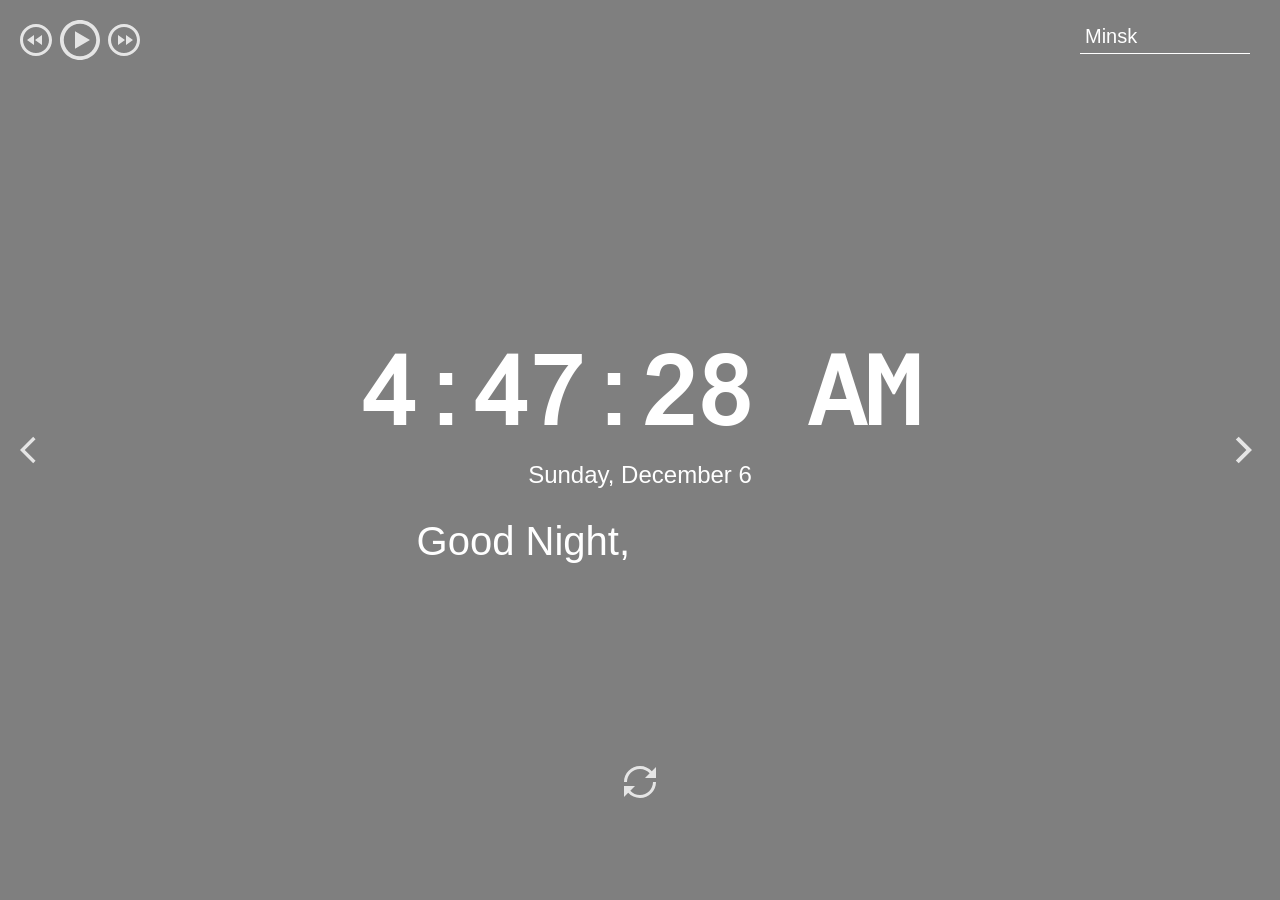
==== momentum/index.html @ 543a9a69 "add weather" ====
<!DOCTYPE html>
<html lang="en">
  <head>
    <meta charset="UTF-8" />
    <meta name="viewport" content="width=device-width, initial-scale=1.0" />
    <link href="assets/favicon.ico" rel="shortcut icon" />
    <link rel="stylesheet" href="css/owfont-regular.css" />
    <link rel="stylesheet" href="css/style.css" />
    <title>momentum</title>
  </head>
  <body>
    <header class="header">
      <div class="player">
        <div class="player-controls">
          <button class="play-prev player-icon"></button>
          <button class="play player-icon"></button>
          <button class="play-next player-icon"></button>
        </div>
        <ul class="play-list"></ul>
      </div>
      <div class="weather">
        <input type="text" value="Minsk" placeholder="[City]" class="city" />
        <i class="weather-icon owf"></i>
        <div class="weather-error"></div>
        <div class="description-container">
          <span class="temperature"></span>
          <span class="weather-description"></span>
        </div>
        <div class="wind"></div>
        <div class="humidity"></div>
      </div>
    </header>
    <main class="main">
      <div class="slider-icons">
        <button class="slide-prev slider-icon"></button>
        <button class="slide-next slider-icon"></button>
      </div>
      <time class="time"></time>
      <date class="date"></date>
      <div class="greeting-container">
        <span class="greeting"></span>
        <input type="text" class="name" />
      </div>
    </main>
    <footer class="footer">
      <button class="change-quote"></button>
      <div>
        <div class="quote"></div>
        <div class="author"></div>
      </div>
    </footer>
    <script src="./js/index.js" type="module"></script>
  </body>
</html>
---- momentum/css/owfont-regular.css ----
/*!
 *  owfont-regular 1.0.0 by Deniz Fuchidzhiev - http://websygen.com
 *  License - font: SIL OFL 1.1, css: MIT License
 */
/* FONT PATH
 * -------------------------- */
@font-face {
  font-family: 'owfont';
  src: url('../assets/fonts/owfont-regular.eot?v=1.0.0');
  src: url('../assets/fonts/owfont-regular.eot?#iefix&v=1.0.0') format('embedded-opentype'),
	   url('../assets/fonts/owfont-regular.woff') format('woff'),
	   url('../assets/fonts/owfont-regular.ttf') format('truetype'),
	   url('../assets/fonts/owfont-regular.svg#owf-regular') format('svg');
  font-weight: normal;
  font-style: normal;
}
.owf {
  display: inline-block;
  font: normal normal normal 14px/1 owfont;
  font-size: inherit;
  text-rendering: auto;
  -webkit-font-smoothing: antialiased;
  -moz-osx-font-smoothing: grayscale;
  transform: translate(0, 0);
}
/* makes the font 33% larger relative to the icon container */
.owf-lg {
  font-size: 1.33333333em;
  line-height: 0.75em;
  vertical-align: -15%;
}
.owf-2x {
  font-size: 2em;
}
.owf-3x {
  font-size: 3em;
}
.owf-4x {
  font-size: 4em;
}
.owf-5x {
  font-size: 5em;
}
.owf-fw {
  width: 1.28571429em;
  text-align: center;
}
.owf-ul {
  padding-left: 0;
  margin-left: 2.14285714em;
  list-style-type: none;
}
.owf-ul > li {
  position: relative;
}
.owf-li {
  position: absolute;
  left: -2.14285714em;
  width: 2.14285714em;
  top: 0.14285714em;
  text-align: center;
}
.owf-li.owf-lg {
  left: -1.85714286em;
}
.owf-border {
  padding: .2em .25em .15em;
  border: solid 0.08em #eeeeee;
  border-radius: .1em;
}
.owf-pull-right {
  float: right;
}
.owf-pull-left {
  float: left;
}
.owf.owf-pull-left {
  margin-right: .3em;
}
.owf.owf-pull-right {
  margin-left: .3em;
}

/* owfont uses the Unicode Private Use Area (PUA) to ensure screen
   readers do not read off random characters that represent icons */
   
/*   Weather Condition Codes    */
   
/*   Thunderstorm - - - - - - - - - - - - - - - - - - - - - - - - - - - - - - - - - - - -    */
   
/* thunderstorm with light rain */
.owf-200:before,
.owf-200-d:before,
.owf-200-n:before {
  content: "\EB28";
}
/* thunderstorm with rain */
.owf-201:before,
.owf-201-d:before,
.owf-201-n:before {
  content: "\EB29";
}
/* thunderstorm with heavy rain */
.owf-202:before,
.owf-202-d:before,
.owf-202-n:before {
  content: "\EB2A";
}
/*  light thunderstorm  */
.owf-210:before,
.owf-210-d:before,
.owf-210-n:before {
  content: "\EB32";
}
/*  thunderstorm  */
.owf-211:before,
.owf-211-d:before,
.owf-211-n:before {
  content: "\EB33";
}
/*   heavy thunderstorm   */
.owf-212:before,
.owf-212-d:before,
.owf-212-n:before {
  content: "\EB34";
}
/*   ragged thunderstorm   */
.owf-221:before,
.owf-221-d:before,
.owf-221-n:before {
  content: "\EB3D";
}
/*  thunderstorm with light drizzle    */
.owf-230:before,
.owf-230-d:before,
.owf-230-n:before {
  content: "\EB46";
}
/*  thunderstorm with drizzle     */
.owf-231:before,
.owf-231-d:before,
.owf-231-n:before {
  content: "\EB47";
}
/* thunderstorm with heavy drizzle     */
.owf-232:before,
.owf-232-d:before,
.owf-232-n:before {
  content: "\EB48";
}

/*   Drizzle - - - - - - - - - - - - - - - - - - - - - - - - - - - - - - - - - - - -    */

/*  light intensity drizzle */
.owf-300:before,
.owf-300-d:before,
.owf-300-n:before {
  content: "\EB8C";
}
/*  drizzle */
.owf-301:before,
.owf-301-d:before,
.owf-301-n:before {
  content: "\EB8D";
}
/*  heavy intensity drizzle  */
.owf-302:before,
.owf-302-d:before,
.owf-302-n:before {
  content: "\EB8E";
}
/*   light intensity drizzle rain  */
.owf-310:before,
.owf-310-d:before,
.owf-310-n:before {
  content: "\EB96";
}
/*  drizzle rain  */
.owf-311:before,
.owf-311-d:before,
.owf-311-n:before {
  content: "\EB97";
}
/* heavy intensity drizzle rain */
.owf-312:before,
.owf-312-d:before,
.owf-312-n:before {
  content: "\EB98";
}
/* shower rain and drizzle  */
.owf-313:before,
.owf-313-d:before,
.owf-313-n:before {
  content: "\EB99";
}
/* heavy shower rain and drizzle*/
.owf-314:before,
.owf-314-d:before,
.owf-314-n:before {
  content: "\EB9A";
}
/* shower drizzle */
.owf-321:before,
.owf-321-d:before,
.owf-321-n:before {
  content: "\EBA1";
}

/*   Rain - - - - - - - - - - - - - - - - - - - - - - - - - - - - - - - - - - - -    */

/* light rain  */
.owf-500:before,
.owf-500-d:before,
.owf-500-n:before {
  content: "\EC54";
}
/* moderate rain  */
.owf-501:before,
.owf-501-d:before,
.owf-501-n:before {
  content: "\EC55";
}
/* heavy intensity rain  */
.owf-502:before,
.owf-502-d:before,
.owf-502-n:before {
  content: "\EC56";
}
/* very heavy rain   */
.owf-503:before,
.owf-503-d:before,
.owf-503-n:before {
  content: "\EC57";
}
/* extreme rain    */
.owf-504:before,
.owf-504-d:before,
.owf-504-n:before {
  content: "\EC58";
}
/* freezing rain    */
.owf-511:before,
.owf-511-d:before,
.owf-511-n:before {
  content: "\EC5F";
}
/*  light intensity shower rain    */
.owf-520:before,
.owf-520-d:before,
.owf-520-n:before {
  content: "\EC68";
}
/* shower rain  */
.owf-521:before,
.owf-521-d:before,
.owf-521-n:before {
  content: "\EC69";
}
/*  heavy intensity shower rain  */
.owf-522:before,
.owf-522-d:before,
.owf-522-n:before {
  content: "\EC6A";
}
/* ragged shower rain  */
.owf-531:before,
.owf-531-d:before,
.owf-531-n:before {
  content: "\EC73";
}

/*   Snow - - - - - - - - - - - - - - - - - - - - - - - - - - - - - - - - - - - -    */

/* light snow  */
.owf-600:before,
.owf-600-d:before,
.owf-600-n:before {
  content: "\ECB8";
}
/*  snow  */
.owf-601:before,
.owf-601-d:before,
.owf-601-n:before {
  content: "\ECB9";
}
/*   heavy snow   */
.owf-602:before,
.owf-602-d:before,
.owf-602-n:before {
  content: "\ECBA";
}
/*  sleet  */
.owf-611:before,
.owf-611-d:before,
.owf-611-n:before {
  content: "\ECC3";
}
/*   shower sleet */
.owf-612:before,
.owf-612-d:before,
.owf-612-n:before {
  content: "\ECC4";
}
/* light rain and snow */
.owf-615:before,
.owf-615-d:before,
.owf-615-n:before {
  content: "\ECC7";
}
/* rain and snow  */
.owf-616:before,
.owf-616-d:before,
.owf-616-n:before {
  content: "\ECC8";
}
/* light shower snow  */
.owf-620:before,
.owf-620-d:before,
.owf-620-n:before {
  content: "\ECCC";
}
/* shower snow  */
.owf-621:before,
.owf-621-d:before,
.owf-621-n:before {
  content: "\ECCD";
}
/* heavy shower snow  */
.owf-622:before,
.owf-622-d:before,
.owf-622-n:before {
  content: "\ECCE";
}

/*   Atmosphere - - - - - - - - - - - - - - - - - - - - - - - - - - - - - - - - - - - -    */

/* mist */
.owf-701:before,
.owf-701-d:before,
.owf-701-n:before {
  content: "\ED1D";
}
/* smoke */
.owf-711:before,
.owf-711-d:before,
.owf-711-n:before {
  content: "\ED27";
}
/* haze */
.owf-721:before,
.owf-721-d:before,
.owf-721-n:before {
  content: "\ED31";
}
/* Sand/Dust Whirls */
.owf-731:before,
.owf-731-d:before,
.owf-731-n:before {
  content: "\ED3B";
}
/* Fog */
.owf-741:before,
.owf-741-d:before,
.owf-741-n:before {
  content: "\ED45";
}
/* sand */
.owf-751:before,
.owf-751-d:before,
.owf-751-n:before {
  content: "\ED4F";
}
/* dust */
.owf-761:before,
.owf-761-d:before,
.owf-761-n:before {
  content: "\ED59";
}
/*  VOLCANIC ASH  */
.owf-762:before,
.owf-762-d:before,
.owf-762-n:before {
  content: "\ED5A";
}
/* SQUALLS */
.owf-771:before,
.owf-771-d:before,
.owf-771-n:before {
  content: "\ED63";
}
/* TORNADO */
.owf-781:before,
.owf-781-d:before,
.owf-781-n:before {
  content: "\ED6D";
}

/*   Clouds - - - - - - - - - - - - - - - - - - - - - - - - - - - - - - - - - - - -    */

/*  sky is clear  */  /*  Calm  */
.owf-800:before,
.owf-800-d:before,
.owf-951:before,
.owf-951-d:before {
  content: "\ED80";
}
.owf-800-n:before,
.owf-951-n:before {
  content: "\F168";
}
/*  few clouds   */
.owf-801:before,
.owf-801-d:before {
  content: "\ED81";
}
.owf-801-n:before {
  content: "\F169";
}
/* scattered clouds */
.owf-802:before,
.owf-802-d:before {
  content: "\ED82";
}
.owf-802-n:before {
  content: "\F16A";
}
/* broken clouds  */
.owf-803:before,
.owf-803-d:before,
.owf-803-n:before {
  content: "\ED83";
}
/* overcast clouds  */
.owf-804:before,
.owf-804-d:before,
.owf-804-n:before {
  content: "\ED84";
}

/*   Extreme - - - - - - - - - - - - - - - - - - - - - - - - - - - - - - - - - - - -    */

/* tornado  */
.owf-900:before,
.owf-900-d:before,
.owf-900-n:before {
  content: "\EDE4";
}
/*  tropical storm  */
.owf-901:before,
.owf-901-d:before,
.owf-901-n:before {
  content: "\EDE5";
}
/* hurricane */
.owf-902:before,
.owf-902-d:before,
.owf-902-n:before {
  content: "\EDE6";
}
/* cold */
.owf-903:before,
.owf-903-d:before,
.owf-903-n:before {
  content: "\EDE7";
}
/* hot */
.owf-904:before,
.owf-904-d:before,
.owf-904-n:before {
  content: "\EDE8";
}
/* windy */
.owf-905:before,
.owf-905-d:before,
.owf-905-n:before {
  content: "\EDE9";
}
/* hail */
.owf-906:before,
.owf-906-d:before,
.owf-906-n:before {
  content: "\EDEA";
}

/*   Additional - - - - - - - - - - - - - - - - - - - - - - - - - - - - - - - - - - - -    */

/* Setting */
.owf-950:before,
.owf-950-d:before,
.owf-950-n:before {
  content: "\EE16";
}
/*  Light breeze  */
.owf-952:before,
.owf-952-d:before,
.owf-952-n:before {
  content: "\EE18";
}
/*  Gentle Breeze  */
.owf-953:before,
.owf-953-d:before,
.owf-953-n:before {
  content: "\EE19";
}
/*  Moderate breeze  */
.owf-954:before,
.owf-954-d:before,
.owf-954-n:before {
  content: "\EE1A";
}
/* Fresh Breeze  */
.owf-955:before,
.owf-955-d:before,
.owf-955-n:before {
  content: "\EE1B";
}
/* Strong  Breeze  */
.owf-956:before,
.owf-956-d:before,
.owf-956-n:before {
  content: "\EE1C";
}
/* High wind, near gale  */
.owf-957:before,
.owf-957-d:before,
.owf-957-n:before {
  content: "\EE1D";
}
/* Gale */
.owf-958:before,
.owf-958-d:before,
.owf-958-n:before {
  content: "\EE1E";
}
/*  Severe Gale  */
.owf-959:before,
.owf-959-d:before,
.owf-959-n:before {
  content: "\EE1F";
}
/* Storm */
.owf-960:before,
.owf-960-d:before,
.owf-960-n:before {
  content: "\EE20";
}
/*  Violent Storm  */
.owf-961:before,
.owf-961-d:before,
.owf-961-n:before {
  content: "\EE21";
}
/* Hurricane */
.owf-962:before,
.owf-962-d:before,
.owf-962-n:before {
  content: "\EE22";
}
---- momentum/css/style.css ----
@font-face {
  font-family: 'Arial-MT';
  src: url("../assets/fonts/Arial-MT.woff"); /* Путь к файлу со шрифтом */
 }

* {
  box-sizing: border-box;
  margin: 0;
  padding: 0;
}

body {
  min-width: 480px;
  min-height: 100vh;
  font-family: 'Arial', sans-serif;
  font-size: 16px;
  color: #fff;
  text-align: center;
  background: url("../assets/img/bg.jpg") center/cover, rgba(0, 0, 0, 0.5);
  background-blend-mode: multiply;
  transition: background-image 1s ease-in-out;
}

.header {
  display: flex;
  justify-content: space-between;
  align-items: flex-start;
  width: 100%;
  height: 30vh;
  min-height: 220px;  
  padding: 20px;
}

.player-controls {
  display: flex;
  align-items: center;
  justify-content: space-between;
  width: 120px;
  margin-bottom: 28px;
}

.play-list {
  text-align: left;
}

.play-item {
  position: relative;
  padding: 5px;
  padding-left: 20px;
  list-style: none;
  opacity: .8;
  cursor: pointer;
  transition: .3s;
}

.play-item:hover {
  opacity: 1;
}

.play-item::before {
  content: "\2713";  
  position: absolute;
  left: 0;
  top: 2px;
  font-weight: 900;
}

.item-active::before {
  color: #C5B358;
}

.player-icon,
.slider-icon,
.change-quote {
  width: 32px;
  height: 32px;
  background-size: 32px 32px;
  background-position: center center;
  background-repeat: no-repeat;
  background-color: transparent;
  border: 0;
  outline: 0;
  opacity: .8;
  cursor: pointer;
  transition: .3s;  
}

.player-icon:hover,
.slider-icon:hover,
.change-quote:hover {
  opacity: 1;
}

.player-icon:active,
.slider-icon:active,
.change-quote:active {
  border: 0;
  outline: 0;  
  transform: scale(1.1);
}

.play {
  width: 40px;
  height: 40px;
  background-size: 40px 40px;
  background-image: url("../assets/svg/play.svg");
}

.pause {
  background-image: url("../assets/svg/pause.svg");
}

.play-prev {
  background-image: url("../assets/svg/play-prev.svg");
}

.play-next {
  background-image: url("../assets/svg/play-next.svg");
}

.weather {
  display: flex;
  flex-direction: column;
  justify-content: space-between;
  align-items: flex-start;
  row-gap: 5px;
  width: 180px;
  min-height: 180px;  
  text-align: left;
}

.weather-error {
  margin-top: -10px;
}

.description-container {
  display: flex;
  flex-wrap: wrap;
  justify-content: flex-start;
  align-items: center;
  column-gap: 12px;
}

.weather-icon {
  font-size: 44px;
}

.city {
  width: 170px;
  height: 34px;
  padding: 5px;
  font-size: 20px;
  line-height: 24px;
  color: #fff;  
  border: 0;
  outline: 0;
  border-bottom: 1px solid #fff;
  background-color: transparent;
}

.city::placeholder {  
  font-size: 20px;
  color: #fff;
  opacity: .6;
}

.main {
  position: relative;
  display: flex;
  flex-direction: column;
  justify-content: center;
  align-items: center;
  width: 100%;
  height: 40vh;
  min-height: 260px;  
  padding: 20px;
}

.slider-icon {
  position: absolute;
  top: 50%;
  margin-top: -16px;
  cursor: pointer;
}

.slide-prev {
  left: 20px;
  background-image: url("../assets/svg/slider-prev.svg");
}

.slide-next {
  right: 20px;
  background-image: url("../assets/svg/slider-next.svg");
}

.time {
  min-height: 124px;
  margin-bottom: 10px;
  font-family: 'Arial-MT';
  font-size: 100px;
  letter-spacing: -4px;  
}

.date {
  min-height: 28px;
  font-size: 24px;
  margin-bottom: 20px;
}

.greeting-container {
  display: flex;
  flex-wrap: wrap;
  justify-content: stretch;
  align-items: center;
  min-height: 48px;
  width: 100vw;
  font-size: 40px;
}

.greeting {
  flex: 1;  
  padding: 10px;
  text-align: right;
}

.name {
  flex: 1;
  max-width: 50%;
  padding: 10px;
  font-size: 40px;
  text-align: left;
  color: #fff;
  background-color: transparent;
  border: 0;
  outline: 0;
}

.name::placeholder {
  color: #fff;
  opacity: .6;
}

.footer {
  display: flex;
  flex-direction: column;
  justify-content: flex-end;
  align-items: center;
  width: 100%;
  height: 30vh;
  min-height: 160px;  
  padding: 20px;
}

.change-quote {
  margin-bottom: 30px;
  background-image: url("../assets/svg/reload.svg");  
}

.quote {
  min-height: 32px;
}

.author {
  min-height: 20px;
}

@media (max-width: 768px) {
  .time {
    min-height: 80px;
    font-size: 72px;    
  }

  .greeting-container {
    min-height: 40px;
    font-size: 32px;
  }

  .greeting {
    padding: 5px;
  }

  .name {
    font-size: 32px;
    padding: 5px;
  }
}
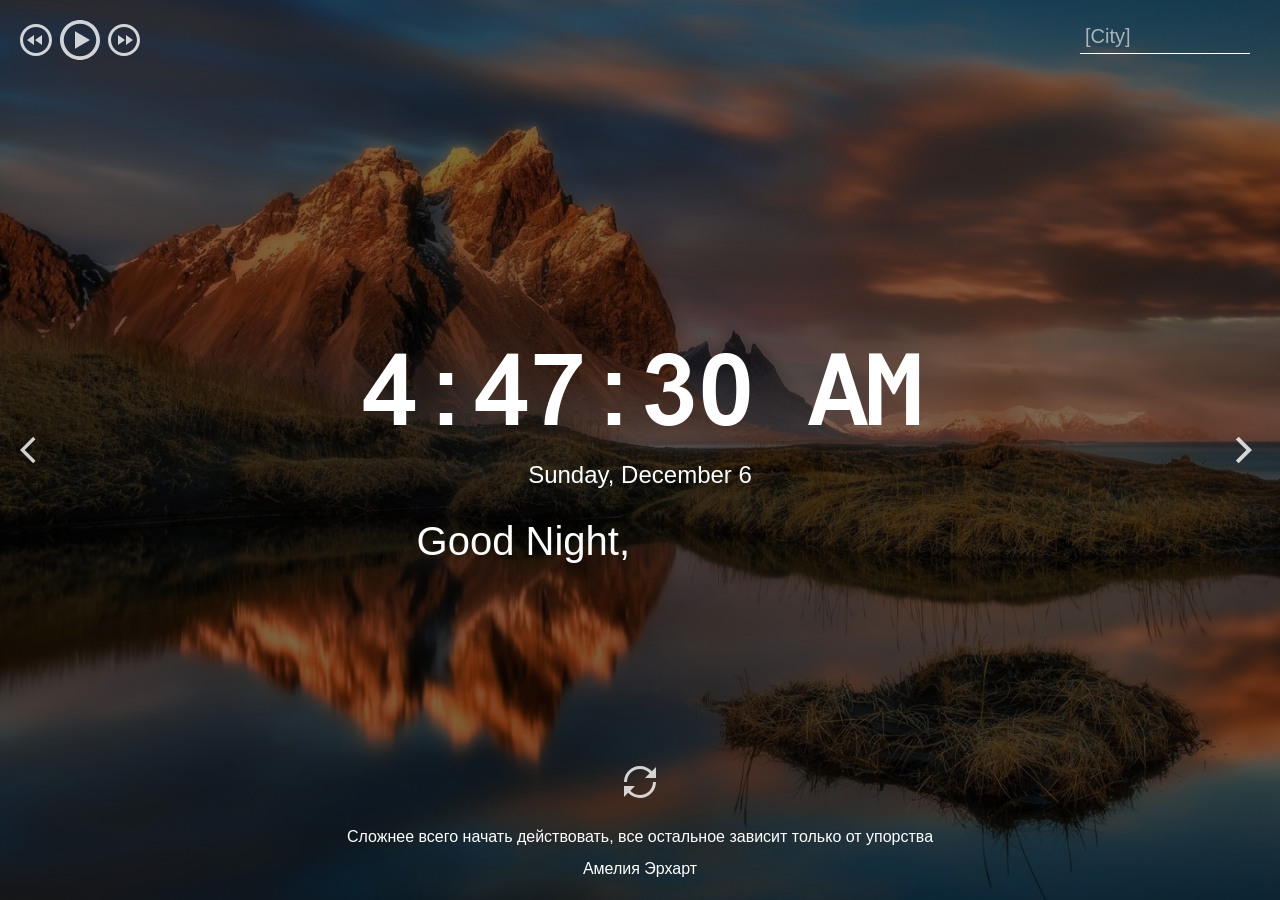
==== commit a90b3778: "add quote" ====
--- a/momentum/index.html
+++ b/momentum/index.html
@@ -19,7 +19,7 @@
         <ul class="play-list"></ul>
       </div>
       <div class="weather">
-        <input type="text" value="Minsk" placeholder="[City]" class="city" />
+        <input type="text" placeholder="[City]" class="city" />
         <i class="weather-icon owf"></i>
         <div class="weather-error"></div>
         <div class="description-container">
--- a/momentum/css/style.css
+++ b/momentum/css/style.css
@@ -1,7 +1,7 @@
 @font-face {
-  font-family: 'Arial-MT';
+  font-family: "Arial-MT";
   src: url("../assets/fonts/Arial-MT.woff"); /* Путь к файлу со шрифтом */
- }
+}
 
 * {
   box-sizing: border-box;
@@ -12,7 +12,7 @@
 body {
   min-width: 480px;
   min-height: 100vh;
-  font-family: 'Arial', sans-serif;
+  font-family: "Arial", sans-serif;
   font-size: 16px;
   color: #fff;
   text-align: center;
@@ -27,7 +27,7 @@
   align-items: flex-start;
   width: 100%;
   height: 30vh;
-  min-height: 220px;  
+  min-height: 220px;
   padding: 20px;
 }
 
@@ -48,9 +48,9 @@
   padding: 5px;
   padding-left: 20px;
   list-style: none;
-  opacity: .8;
+  opacity: 0.8;
   cursor: pointer;
-  transition: .3s;
+  transition: 0.3s;
 }
 
 .play-item:hover {
@@ -58,7 +58,7 @@
 }
 
 .play-item::before {
-  content: "\2713";  
+  content: "\2713";
   position: absolute;
   left: 0;
   top: 2px;
@@ -66,7 +66,7 @@
 }
 
 .item-active::before {
-  color: #C5B358;
+  color: #c5b358;
 }
 
 .player-icon,
@@ -80,9 +80,9 @@
   background-color: transparent;
   border: 0;
   outline: 0;
-  opacity: .8;
+  opacity: 0.8;
   cursor: pointer;
-  transition: .3s;  
+  transition: 0.3s;
 }
 
 .player-icon:hover,
@@ -95,7 +95,7 @@
 .slider-icon:active,
 .change-quote:active {
   border: 0;
-  outline: 0;  
+  outline: 0;
   transform: scale(1.1);
 }
 
@@ -125,7 +125,7 @@
   align-items: flex-start;
   row-gap: 5px;
   width: 180px;
-  min-height: 180px;  
+  min-height: 180px;
   text-align: left;
 }
 
@@ -151,17 +151,18 @@
   padding: 5px;
   font-size: 20px;
   line-height: 24px;
-  color: #fff;  
+  color: #fff;
   border: 0;
   outline: 0;
   border-bottom: 1px solid #fff;
   background-color: transparent;
-}
-
-.city::placeholder {  
+  text-transform: capitalize;
+}
+
+.city::placeholder {
   font-size: 20px;
   color: #fff;
-  opacity: .6;
+  opacity: 0.6;
 }
 
 .main {
@@ -172,7 +173,7 @@
   align-items: center;
   width: 100%;
   height: 40vh;
-  min-height: 260px;  
+  min-height: 260px;
   padding: 20px;
 }
 
@@ -196,9 +197,9 @@
 .time {
   min-height: 124px;
   margin-bottom: 10px;
-  font-family: 'Arial-MT';
+  font-family: "Arial-MT";
   font-size: 100px;
-  letter-spacing: -4px;  
+  letter-spacing: -4px;
 }
 
 .date {
@@ -218,7 +219,7 @@
 }
 
 .greeting {
-  flex: 1;  
+  flex: 1;
   padding: 10px;
   text-align: right;
 }
@@ -237,7 +238,7 @@
 
 .name::placeholder {
   color: #fff;
-  opacity: .6;
+  opacity: 0.6;
 }
 
 .footer {
@@ -247,13 +248,15 @@
   align-items: center;
   width: 100%;
   height: 30vh;
-  min-height: 160px;  
+  min-height: 160px;
   padding: 20px;
 }
 
 .change-quote {
+  transform: rotate(0deg);
+  transition: 1s;
   margin-bottom: 30px;
-  background-image: url("../assets/svg/reload.svg");  
+  background-image: url("../assets/svg/reload.svg");
 }
 
 .quote {
@@ -267,7 +270,7 @@
 @media (max-width: 768px) {
   .time {
     min-height: 80px;
-    font-size: 72px;    
+    font-size: 72px;
   }
 
   .greeting-container {
@@ -283,4 +286,4 @@
     font-size: 32px;
     padding: 5px;
   }
-}+}
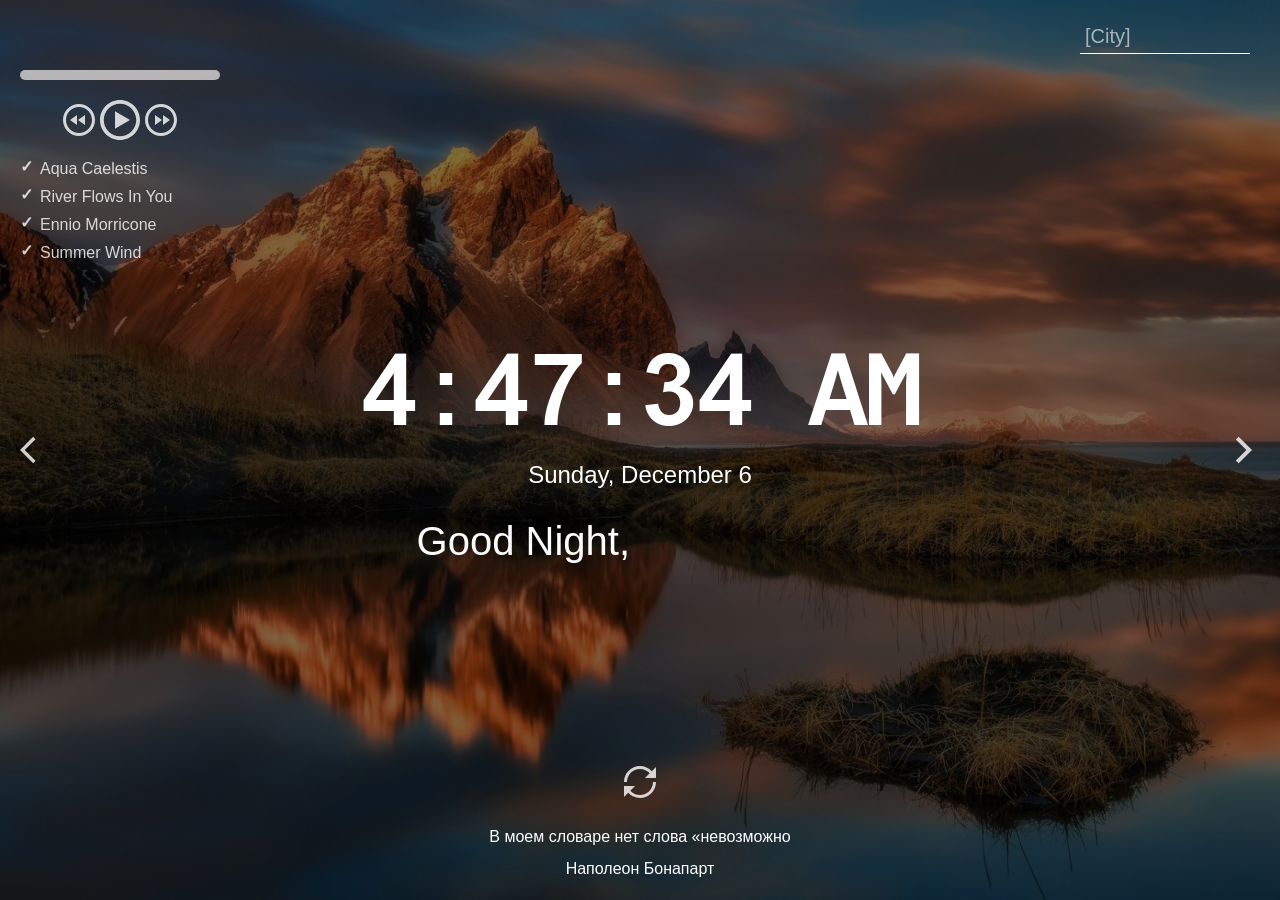
==== commit 4cbbf076: "add music name" ====
--- a/momentum/index.html
+++ b/momentum/index.html
@@ -11,11 +11,16 @@
   <body>
     <header class="header">
       <div class="player">
+        <div class="music-name"></div>
+        <div class="progress-container">
+          <div class="progress"></div>
+        </div>
         <div class="player-controls">
           <button class="play-prev player-icon"></button>
           <button class="play player-icon"></button>
           <button class="play-next player-icon"></button>
         </div>
+        <div class="music-time"></div>
         <ul class="play-list"></ul>
       </div>
       <div class="weather">
--- a/momentum/css/style.css
+++ b/momentum/css/style.css
@@ -34,9 +34,9 @@
 .player-controls {
   display: flex;
   align-items: center;
-  justify-content: space-between;
-  width: 120px;
-  margin-bottom: 28px;
+  justify-content: center;
+  gap: 5px;
+  margin-bottom: 15px;
 }
 
 .play-list {
@@ -67,6 +67,32 @@
 
 .item-active::before {
   color: #c5b358;
+}
+
+.music-name {
+  font-size: 20px;
+  display: flex;
+  justify-content: center;
+  align-items: center;
+  width: 200px;
+  height: 50px;
+  /* margin-bottom: 10px; */
+}
+
+.progress-container {
+  width: 200px;
+  height: 10px;
+  background-color: rgba(223, 219, 218, 0.78);
+  margin-bottom: 20px;
+  border-radius: 5px;
+  display: flex;
+  align-items: center;
+  cursor: pointer;
+}
+.progress {
+  height: 10px;
+  background: blue;
+  border-radius: 5px;
 }
 
 .player-icon,
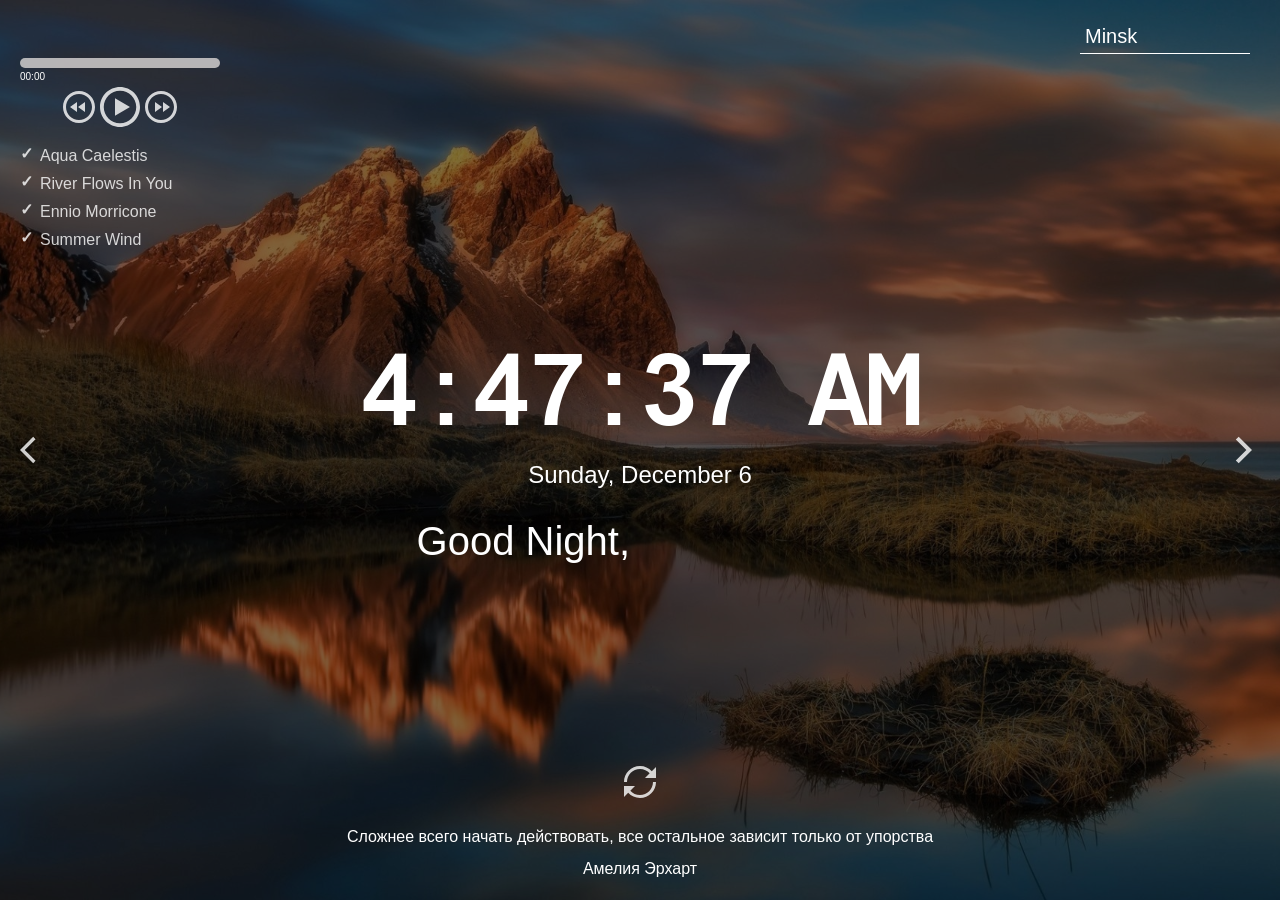
==== commit 1a92d118: "add music time" ====
--- a/momentum/index.html
+++ b/momentum/index.html
@@ -15,12 +15,15 @@
         <div class="progress-container">
           <div class="progress"></div>
         </div>
+        <div class="music-time">
+          <div class="music-curr"></div>
+          <div class="music-dur"></div>
+        </div>
         <div class="player-controls">
           <button class="play-prev player-icon"></button>
           <button class="play player-icon"></button>
           <button class="play-next player-icon"></button>
         </div>
-        <div class="music-time"></div>
         <ul class="play-list"></ul>
       </div>
       <div class="weather">
--- a/momentum/css/style.css
+++ b/momentum/css/style.css
@@ -44,6 +44,7 @@
 }
 
 .play-item {
+  z-index: 100;
   position: relative;
   padding: 5px;
   padding-left: 20px;
@@ -75,15 +76,21 @@
   justify-content: center;
   align-items: center;
   width: 200px;
-  height: 50px;
-  /* margin-bottom: 10px; */
+  height: 28px;
+  margin-bottom: 10px;
+}
+.music-time {
+  display: flex;
+  justify-content: space-between;
+  margin-bottom: 5px;
+  font-size: 10px;
 }
 
 .progress-container {
   width: 200px;
   height: 10px;
   background-color: rgba(223, 219, 218, 0.78);
-  margin-bottom: 20px;
+  margin-bottom: 3px;
   border-radius: 5px;
   display: flex;
   align-items: center;
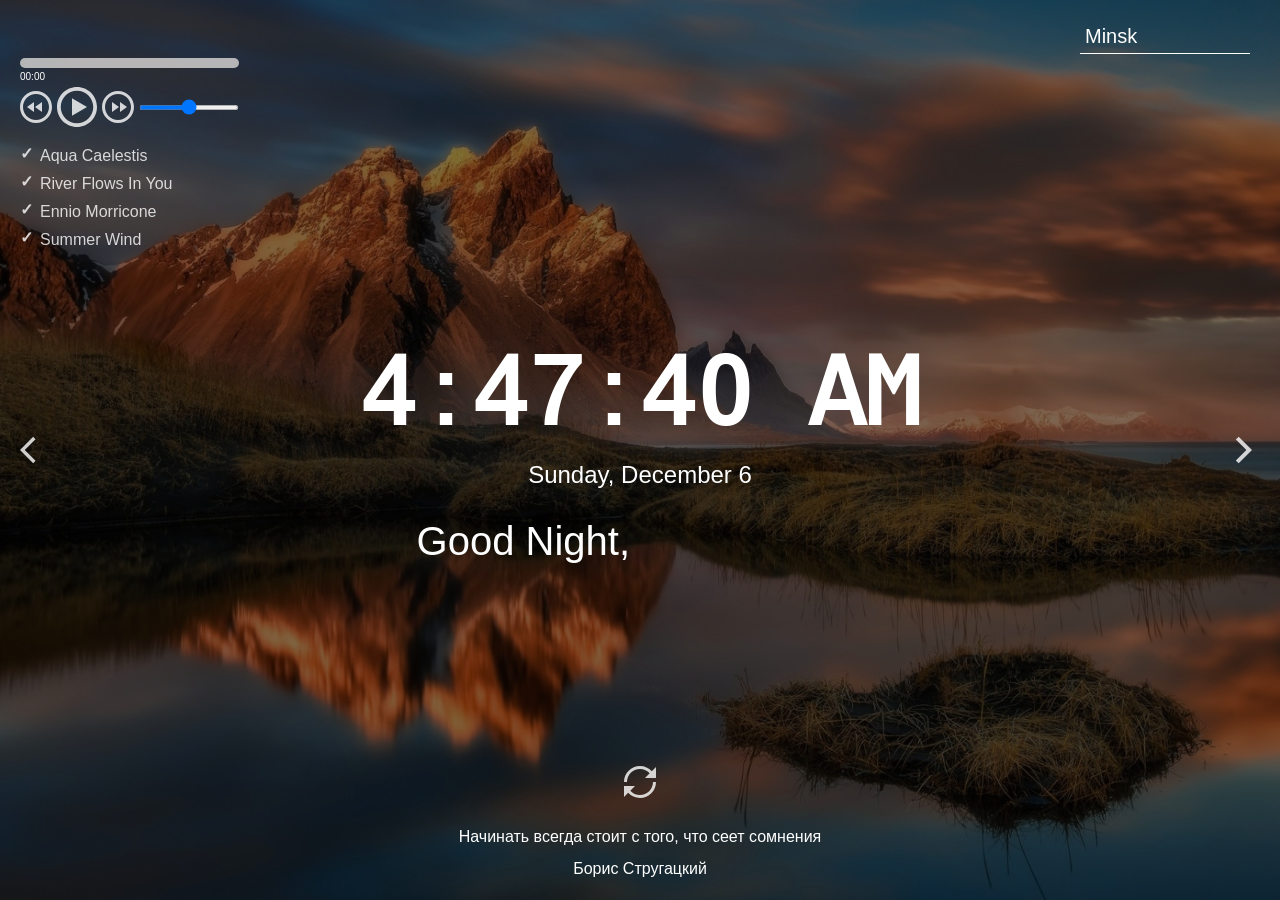
==== commit b986feaf: "done impr_audio" ====
--- a/momentum/index.html
+++ b/momentum/index.html
@@ -23,7 +23,16 @@
           <button class="play-prev player-icon"></button>
           <button class="play player-icon"></button>
           <button class="play-next player-icon"></button>
+          <input
+            id="range"
+            min="0"
+            max="10"
+            value="5"
+            step="0.1"
+            type="range"
+          />
         </div>
+
         <ul class="play-list"></ul>
       </div>
       <div class="weather">
--- a/momentum/css/style.css
+++ b/momentum/css/style.css
@@ -86,8 +86,13 @@
   font-size: 10px;
 }
 
+#range {
+  width: 100px;
+  height: 5px;
+}
+
 .progress-container {
-  width: 200px;
+  width: 219px;
   height: 10px;
   background-color: rgba(223, 219, 218, 0.78);
   margin-bottom: 3px;
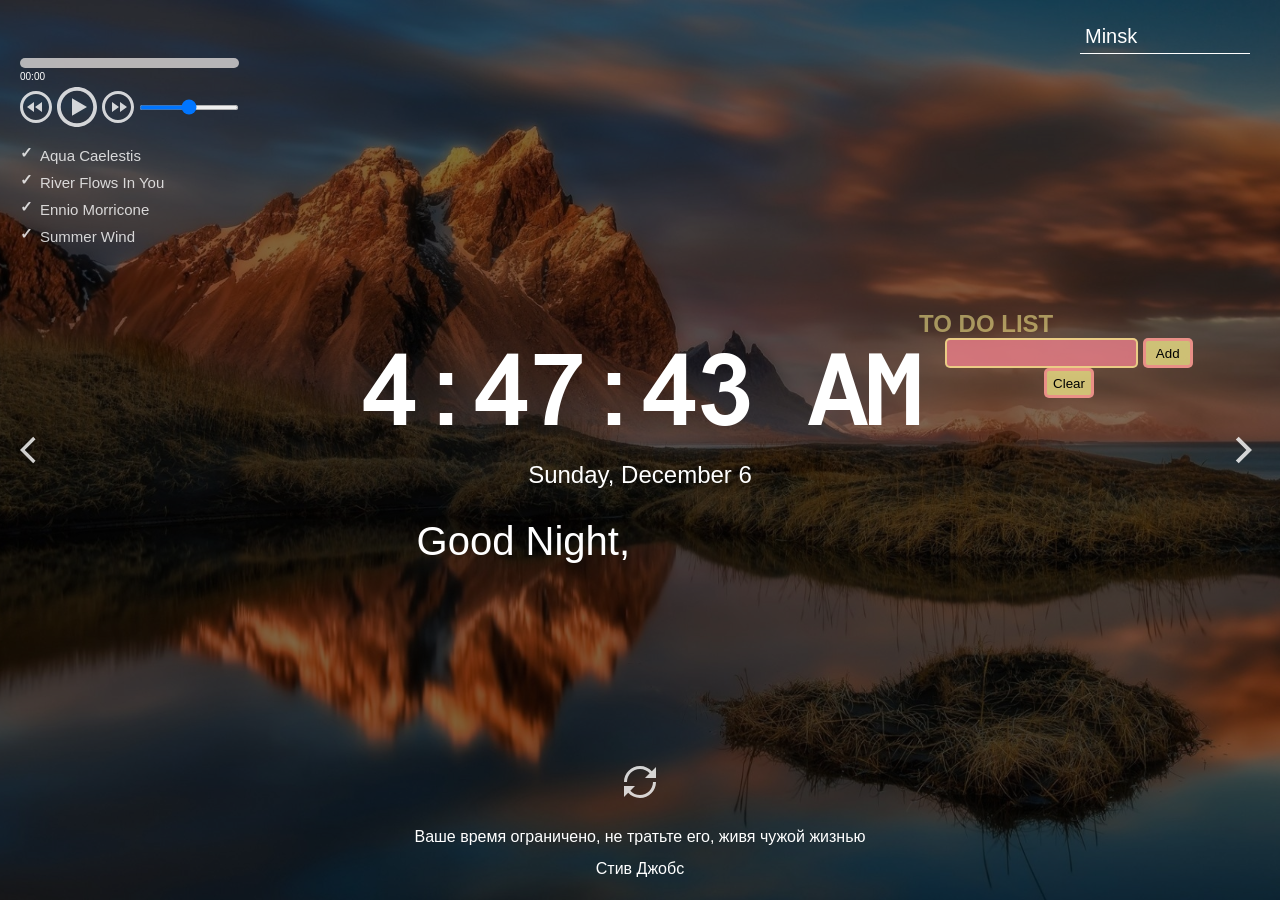
==== commit 1bd389c5: "add to do list" ====
--- a/momentum/index.html
+++ b/momentum/index.html
@@ -49,6 +49,13 @@
     </header>
     <main class="main">
       <div class="slider-icons">
+        <div class="todo">
+          <h2>TO DO LIST</h2>
+          <input type="text" maxlength="25" id="input" />
+          <button class="btn">Add</button>
+          <button class="btn2">Clear</button>
+          <ul id="result"></ul>
+        </div>
         <button class="slide-prev slider-icon"></button>
         <button class="slide-next slider-icon"></button>
       </div>
--- a/momentum/css/style.css
+++ b/momentum/css/style.css
@@ -44,6 +44,7 @@
 }
 
 .play-item {
+  font-size: 15px;
   z-index: 100;
   position: relative;
   padding: 5px;
@@ -57,6 +58,13 @@
 .play-item:hover {
   opacity: 1;
 }
+.todo {
+  position: absolute;
+  right: 61px;
+  top: 40px;
+  height: 301px;
+  width: 300px;
+}
 
 .play-item::before {
   content: "\2713";
@@ -89,6 +97,56 @@
 #range {
   width: 100px;
   height: 5px;
+}
+
+.todo h2 {
+  text-align: initial;
+  color: rgba(242, 231, 137, 0.57);
+}
+#input {
+  color: white;
+  border-radius: 5px;
+  border: 2px solid rgba(242, 231, 137, 0.77);
+  height: 30px;
+  padding: 10px;
+  background-color: rgba(241, 129, 141, 0.77);
+}
+
+.li {
+  list-style-type: none;
+  text-align: start;
+  margin: 5px;
+  border-radius: 5px;
+  border: 2px solid rgba(242, 231, 137, 0.57);
+  height: 30px;
+  padding: 5px;
+  background-color: rgba(241, 129, 141, 0.57);
+}
+.li-active {
+  border: none;
+  background-color: rgba(89, 146, 94, 0.57);
+  color: black;
+}
+.btn,
+.btn2 {
+  border-radius: 5px;
+  border: 3px solid rgba(241, 129, 141, 0.77);
+  height: 30px;
+  width: 50px;
+  padding: 1px;
+  background-color: rgba(242, 231, 137, 0.77);
+  cursor: pointer;
+}
+.btn1 {
+  position: absolute;
+  right: 10px;
+  border-radius: 5px;
+  border: 3px solid rgba(241, 129, 141, 0.77);
+  height: 20px;
+  width: 50px;
+  padding: 0px;
+  background-color: rgba(242, 231, 137, 0.77);
+  cursor: pointer;
 }
 
 .progress-container {
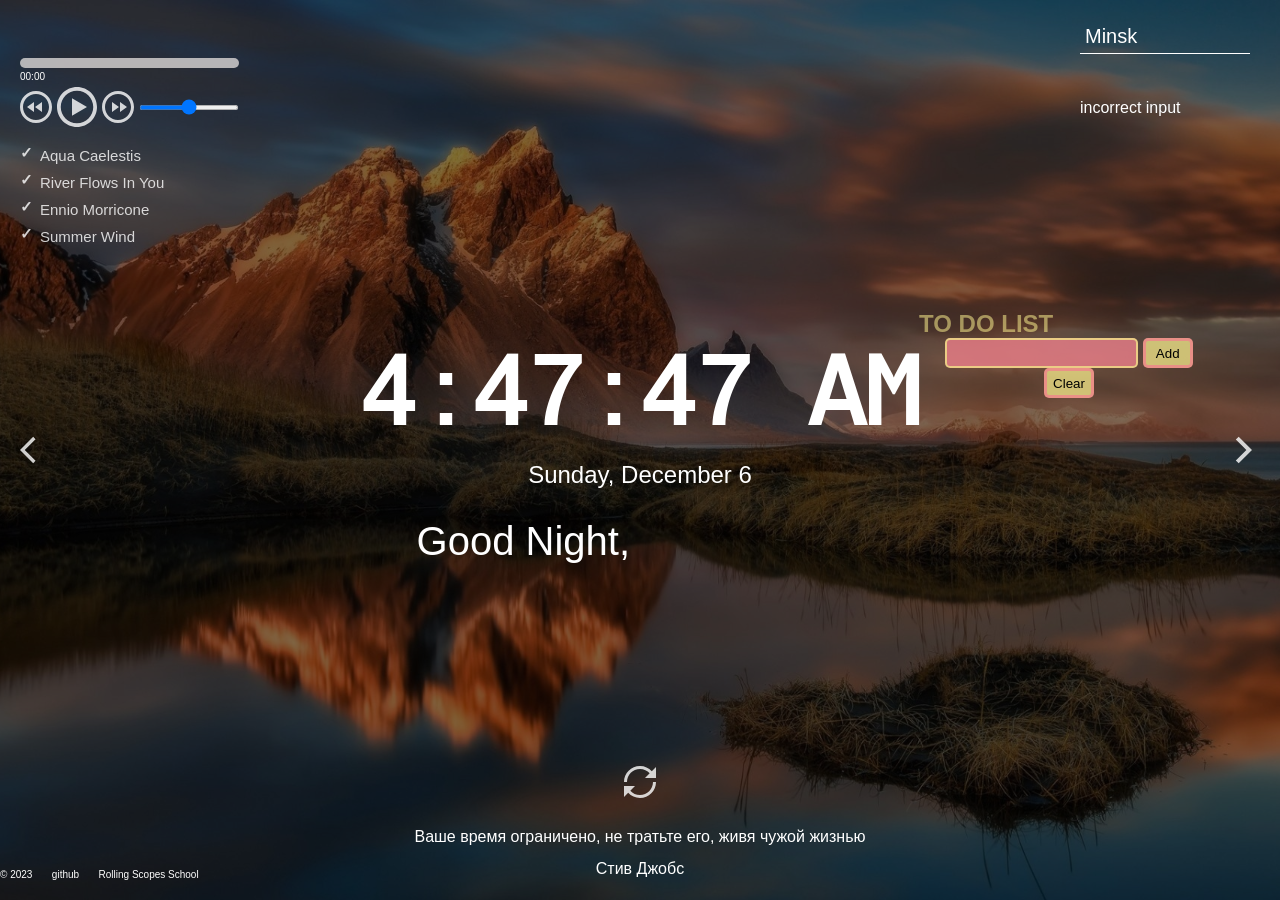
==== commit d4978b12: "add footer link" ====
--- a/momentum/index.html
+++ b/momentum/index.html
@@ -72,6 +72,15 @@
         <div class="quote"></div>
         <div class="author"></div>
       </div>
+      <div class="info">
+        <p>
+          © 2023 &nbsp &nbsp &nbsp
+
+          <a href="https://github.com/Yury0310">github</a>
+          &nbsp &nbsp &nbsp
+          <a href=" https://rs.school/js-stage0/ ">Rolling Scopes School</a>
+        </p>
+      </div>
     </footer>
     <script src="./js/index.js" type="module"></script>
   </body>
--- a/momentum/css/style.css
+++ b/momentum/css/style.css
@@ -362,6 +362,20 @@
 .author {
   min-height: 20px;
 }
+.info {
+  position: absolute;
+  left: 0px;
+  font-size: 10px;
+
+  margin-top: 10px;
+}
+.info a {
+  text-decoration: none;
+  color: #fff;
+}
+.info a:hover {
+  text-decoration: underline;
+}
 
 @media (max-width: 768px) {
   .time {
